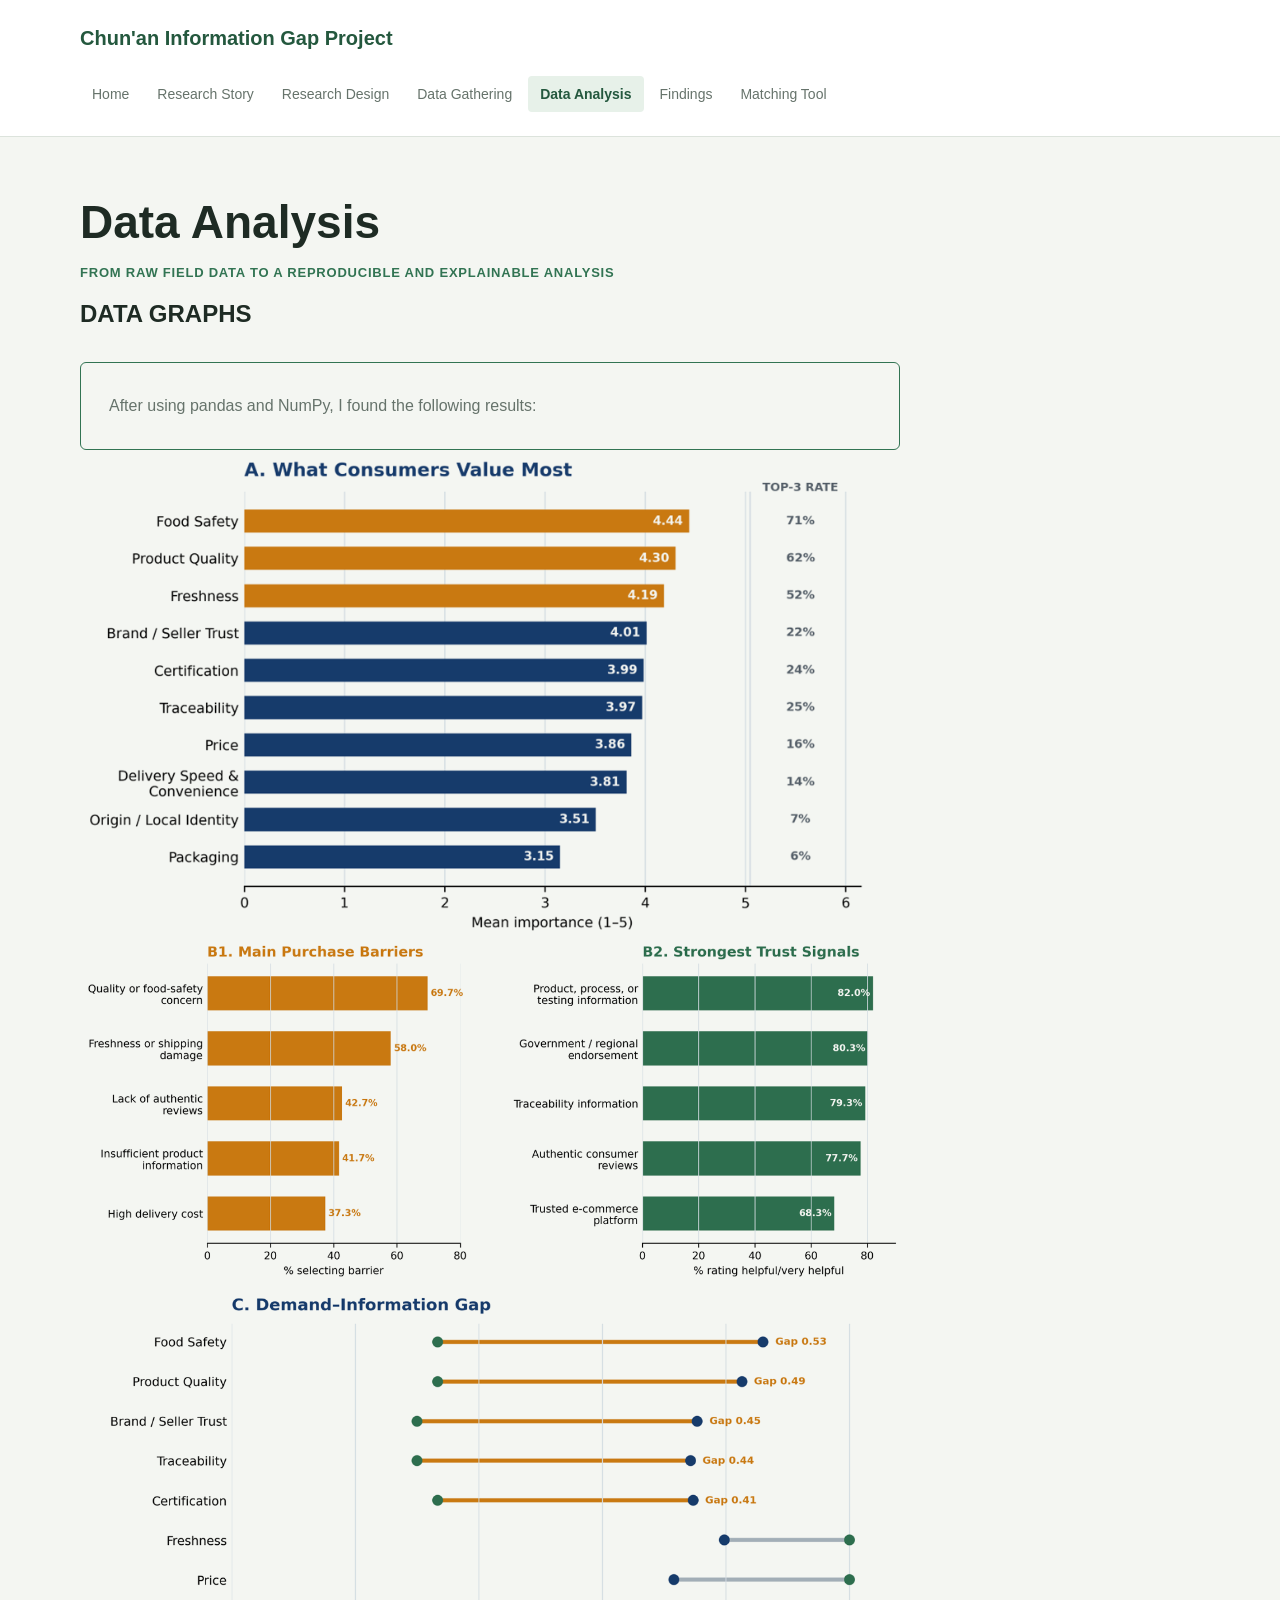
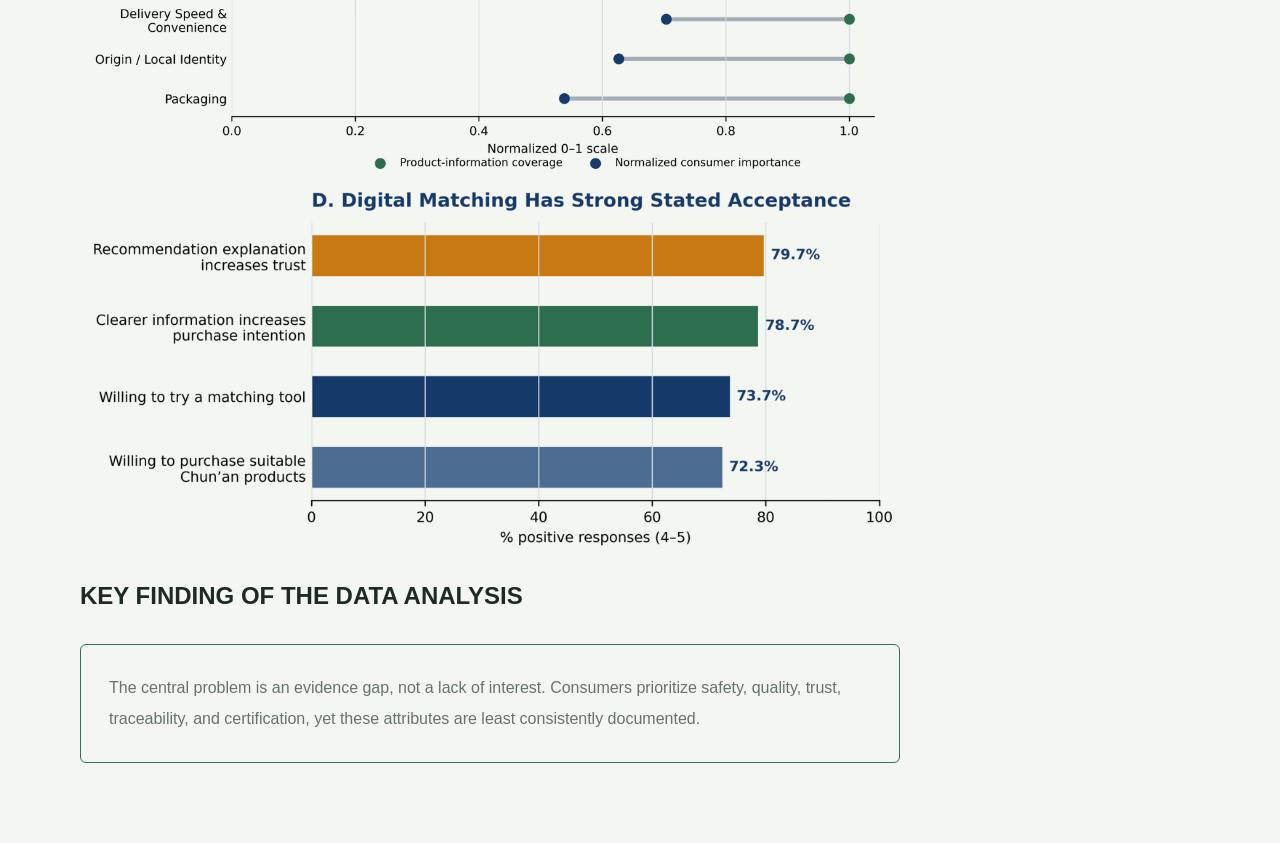
==== analysis.html @ 8a645ad5 "Add files via upload" ====
<!doctype html>
<html lang="en">
<head>
  <meta charset="utf-8">
  <meta name="viewport" content="width=device-width, initial-scale=1">
  <meta name="theme-color" content="#f4f6f2">
  <title>About Chun'an | Chun'an Information Gap Project</title>
  <link rel="stylesheet" href="site.css">
</head>
<body>
  <header class="site-header">
    <div class="header-inner">
      <div class="brand-row"><a class="brand" href="index.html">Chun'an Information Gap Project</a></div>
      <nav class="main-nav" aria-label="Main navigation">
        <nav class="main-nav" aria-label="Main navigation">
        <a href="index.html">Home</a>
        <a href="story.html">Research Story</a>
        <a href="design.html">Research Design</a>
        <a href="data.html">Data Gathering</a>
        <a href="analysis.html" aria-current="page">Data Analysis</a>
        <a href="findings.html">Findings</a>
        <a href="match.html">Matching Tool</a>
      </nav>
      </nav>
    </div>
  </header>
  <main class="page">
    <h1>Data Analysis</h1>
    <p class="eyebrow"><br/>From Raw Field Data to a Reproducible and Explainable Analysis</p>
    <h2>DATA GRAPHS</h2>
    <section class="content-card"><p>After using pandas and NumPy, I found the following results:</p></section>
    <img src="./images/Graph A clear.png" style="width:822px; float:middle">
    <img src="./images/Graph B clear.png" style="width:822px; float:middle">
    <img src="./images/Graph C clear.png" style="width:822px; float:middle">
    <img src="./images/Graph D clear.png" style="width:822px; float:middle">
    <h2>KEY FINDING OF THE DATA ANALYSIS</h2>
    <section class="content-card"><p>The central problem is an evidence gap, not a lack of interest. Consumers prioritize safety, quality, trust, traceability, and certification, yet these attributes are least consistently documented.</p></section>
</body>
</html>
---- site.css ----
:root {
  color-scheme: light;
  --paper: #f4f6f2;
  --surface: #ffffff;
  --ink: #1e2b24;
  --muted: #66736b;
  --line: #dce3dc;
  --accent: #327453;
  --accent-dark: #24583e;
  --accent-soft: #e7f1e9;
  font-family: "Microsoft YaHei UI", "Microsoft YaHei", Arial, sans-serif;
}

* { box-sizing: border-box; }
body { margin: 0; color: var(--ink); background: var(--paper); }
a { color: inherit; }
.site-header { background: var(--surface); border-bottom: 1px solid var(--line); }
.header-inner { width: min(1120px, calc(100% - 40px)); margin: 0 auto; }
.brand-row { display: flex; min-height: 76px; align-items: center; }
.brand { color: var(--accent-dark); font-size: 20px; font-weight: 700; text-decoration: none; }
.main-nav { display: flex; flex-wrap: wrap; gap: 4px; padding: 0 0 12px; }
.main-nav a { padding: 10px 12px; border-radius: 4px; color: var(--muted); font-size: 14px; text-decoration: none; }
.main-nav a:hover, .main-nav a:focus-visible { color: var(--accent-dark); background: var(--accent-soft); }
.main-nav a[aria-current="page"] { color: var(--accent-dark); background: var(--accent-soft); font-weight: 700; }
.main-nav a:focus-visible, .brand:focus-visible { outline: 3px solid #98c9a9; outline-offset: 2px; }
.page { width: min(1120px, calc(100% - 40px)); min-height: calc(100vh - 150px); margin: 0 auto; padding: 58px 0 80px; }
.eyebrow { margin: 0 0 10px; color: var(--accent); font-size: 13px; font-weight: 700; letter-spacing: .06em; text-transform: uppercase; }
h1 { margin: 0; font-size: clamp(30px, 5vw, 46px); line-height: 1.2; }
.intro { max-width: 720px; margin: 18px 0 0; color: var(--muted); font-size: 17px; line-height: 1.8; }
.content-card { max-width: 820px; margin-top: 34px; padding: 28px; background: var(--paper); border: 1px solid var(--accent); border-radius: 6px; }
.content-card p { margin: 0; color: var(--muted); font-size: 16px; line-height: 1.9; }
.site-footer { padding: 22px 20px; border-top: 1px solid var(--line); color: var(--muted); text-align: center; font-size: 13px; }

@media (max-width: 700px) {
  .header-inner, .page { width: min(100% - 28px, 560px); }
  .brand-row { min-height: 64px; }
  .main-nav { gap: 2px; padding-bottom: 10px; }
  .main-nav a { padding: 9px 8px; font-size: 13px; }
  .page { min-height: calc(100vh - 145px); padding: 40px 0 56px; }
  .content-card { padding: 20px; }
}
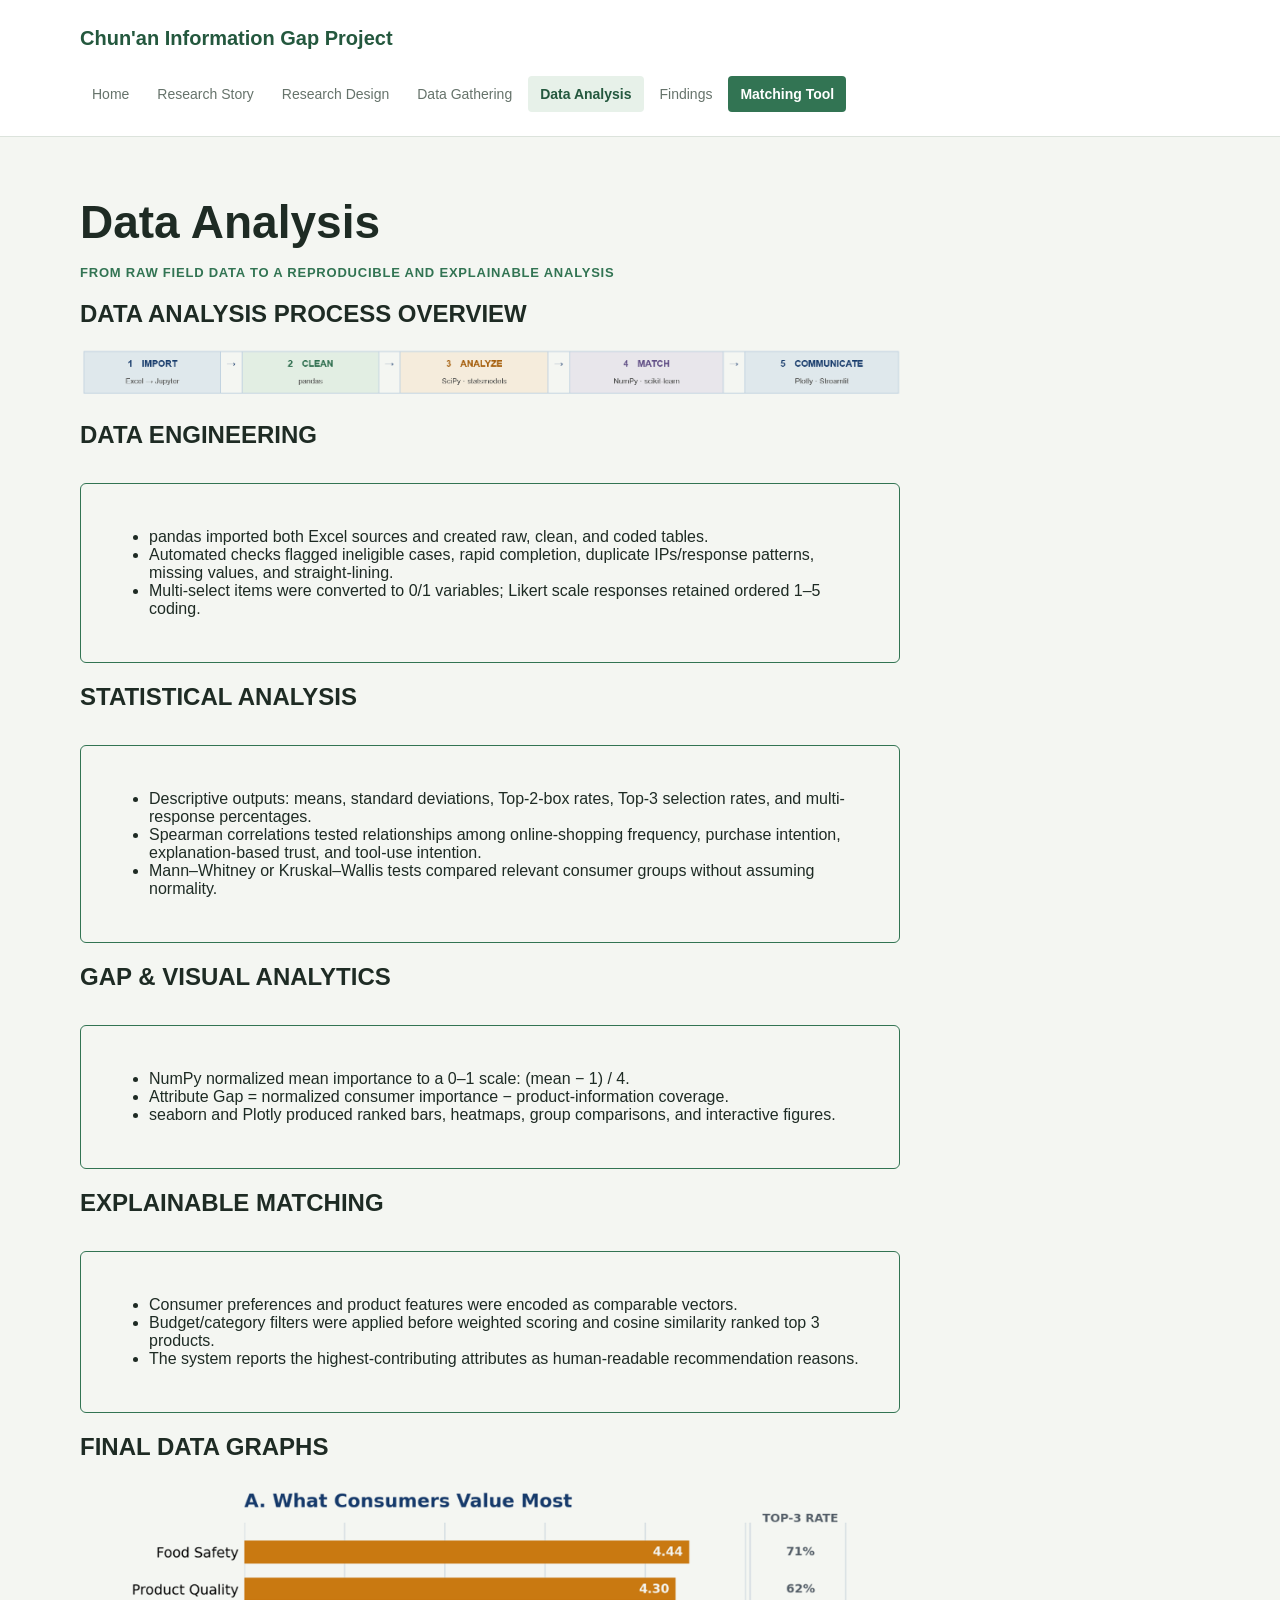
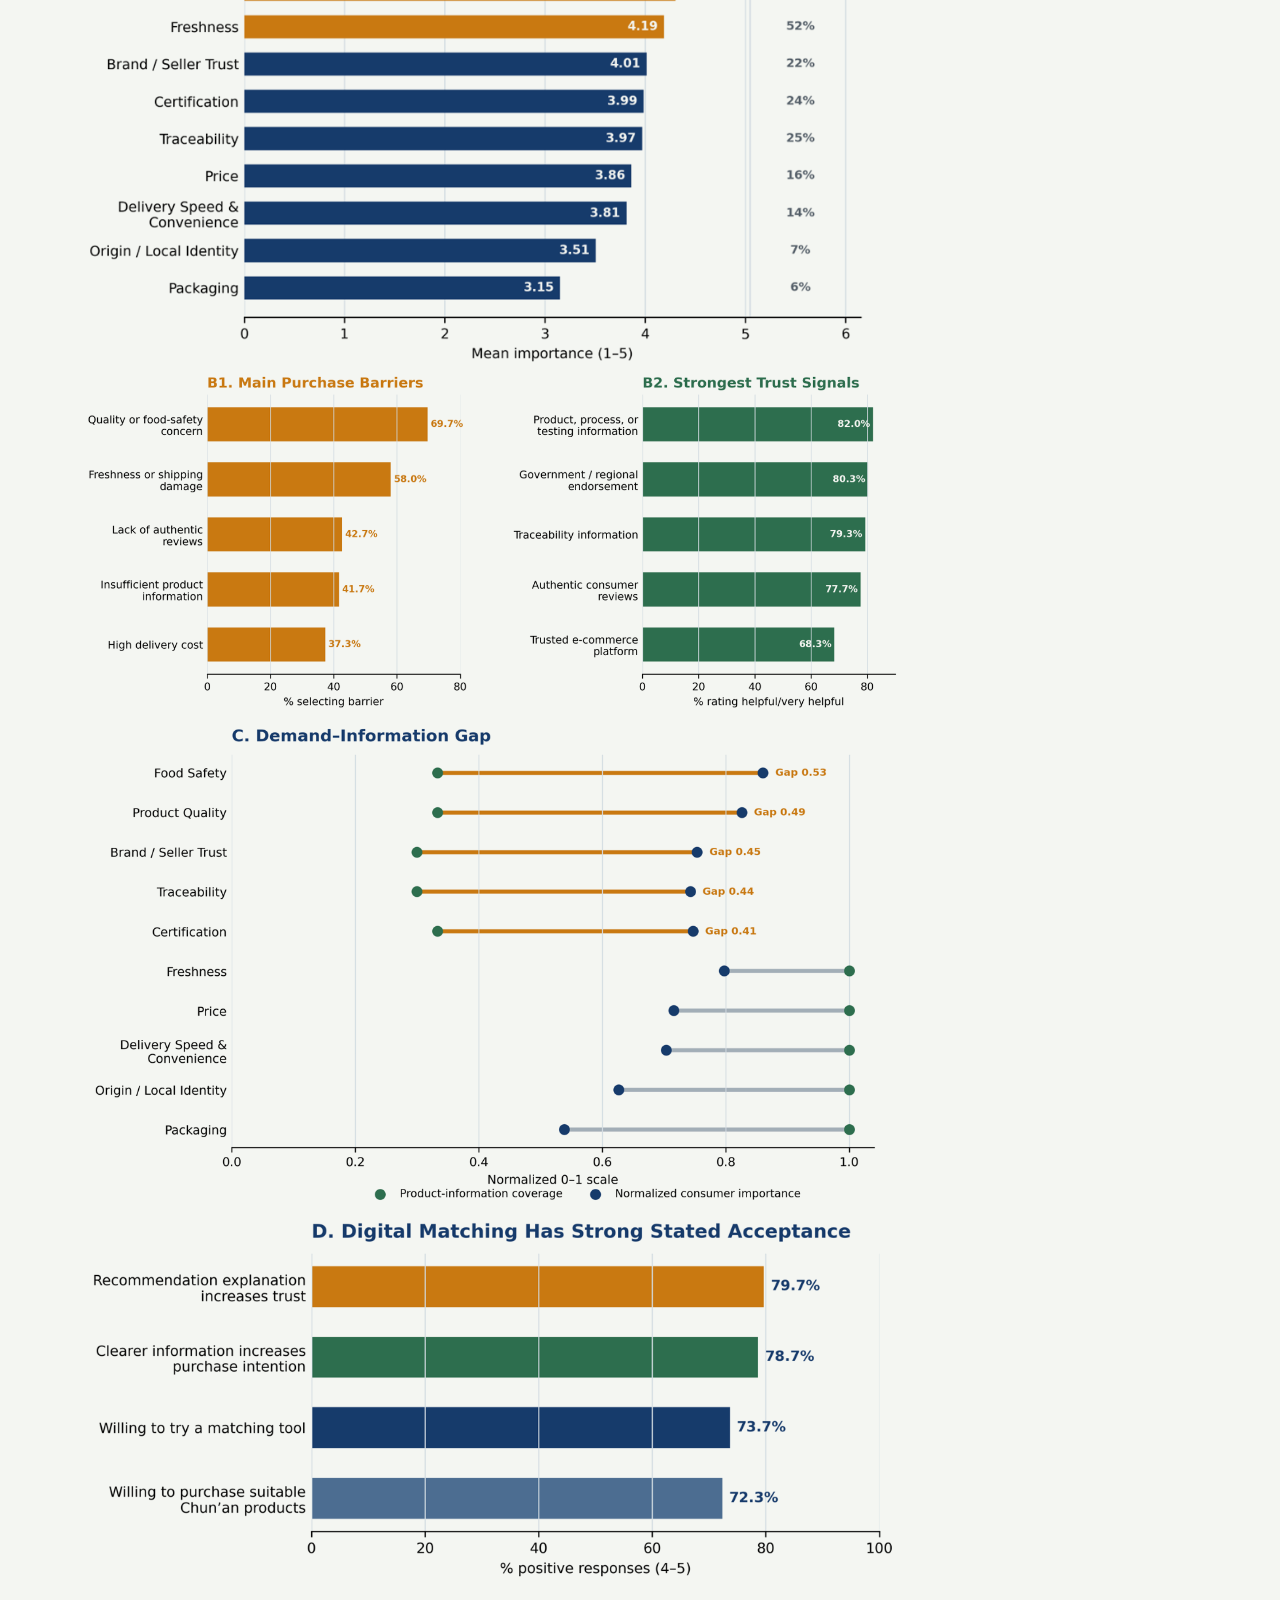
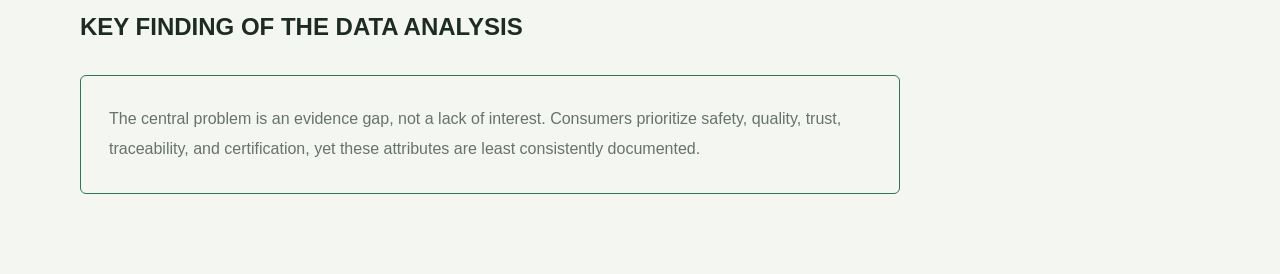
==== commit 66363128: "Major improvements" ====
--- a/analysis.html
+++ b/analysis.html
@@ -4,7 +4,7 @@
   <meta charset="utf-8">
   <meta name="viewport" content="width=device-width, initial-scale=1">
   <meta name="theme-color" content="#f4f6f2">
-  <title>About Chun'an | Chun'an Information Gap Project</title>
+  <title>Data Analysis | Chun'an Information Gap Project</title>
   <link rel="stylesheet" href="site.css">
 </head>
 <body>
@@ -27,12 +27,45 @@
   <main class="page">
     <h1>Data Analysis</h1>
     <p class="eyebrow"><br/>From Raw Field Data to a Reproducible and Explainable Analysis</p>
-    <h2>DATA GRAPHS</h2>
-    <section class="content-card"><p>After using pandas and NumPy, I found the following results:</p></section>
-    <img src="./images/Graph A clear.png" style="width:822px; float:middle">
-    <img src="./images/Graph B clear.png" style="width:822px; float:middle">
-    <img src="./images/Graph C clear.png" style="width:822px; float:middle">
-    <img src="./images/Graph D clear.png" style="width:822px; float:middle">
+    <h2>DATA ANALYSIS PROCESS OVERVIEW</h2>
+    <img src="./images/Analysis Steps.png" style="width:822px; float:middle">
+    <h2>DATA ENGINEERING</h2>
+    <section class="content-card">
+      <ul>
+        <li>pandas imported both Excel sources and created raw, clean, and coded tables.</li>
+        <li>Automated checks flagged ineligible cases, rapid completion, duplicate IPs/response patterns, missing values, and straight-lining.</li>
+        <li>Multi-select items were converted to 0/1 variables; Likert scale responses retained ordered 1–5 coding.</li>
+      </ul>
+    </section>
+    <h2>STATISTICAL ANALYSIS</h2>
+    <section class="content-card">
+      <ul>
+        <li>Descriptive outputs: means, standard deviations, Top-2-box rates, Top-3 selection rates, and multi-response percentages.</li>
+        <li>Spearman correlations tested relationships among online-shopping frequency, purchase intention, explanation-based trust, and tool-use intention.</li>
+        <li>Mann–Whitney or Kruskal–Wallis tests compared relevant consumer groups without assuming normality.</li>
+      </ul>
+    </section>
+    <h2>GAP & VISUAL ANALYTICS</h2>
+    <section class="content-card">
+      <ul>
+        <li>NumPy normalized mean importance to a 0–1 scale: (mean − 1) / 4.</li>
+        <li>Attribute Gap = normalized consumer importance − product-information coverage.</li>
+        <li>seaborn and Plotly produced ranked bars, heatmaps, group comparisons, and interactive figures.</li>
+      </ul>
+    </section>
+    <h2>EXPLAINABLE MATCHING</h2>
+    <section class="content-card">
+      <ul>
+        <li>Consumer preferences and product features were encoded as comparable vectors.</li>
+        <li>Budget/category filters were applied before weighted scoring and cosine similarity ranked top 3 products.</li>
+        <li>The system reports the highest-contributing attributes as human-readable recommendation reasons.</li>
+      </ul>
+    </section>
+    <h2>FINAL DATA GRAPHS</h2>
+    <img src="./images/Graph A.png" style="width:822px; float:middle">
+    <img src="./images/Graph B.png" style="width:822px; float:middle">
+    <img src="./images/Graph C.png" style="width:822px; float:middle">
+    <img src="./images/Graph D.png" style="width:822px; float:middle">
     <h2>KEY FINDING OF THE DATA ANALYSIS</h2>
     <section class="content-card"><p>The central problem is an evidence gap, not a lack of interest. Consumers prioritize safety, quality, trust, traceability, and certification, yet these attributes are least consistently documented.</p></section>
 </body>
--- a/site.css
+++ b/site.css
@@ -22,6 +22,8 @@
 .main-nav a { padding: 10px 12px; border-radius: 4px; color: var(--muted); font-size: 14px; text-decoration: none; }
 .main-nav a:hover, .main-nav a:focus-visible { color: var(--accent-dark); background: var(--accent-soft); }
 .main-nav a[aria-current="page"] { color: var(--accent-dark); background: var(--accent-soft); font-weight: 700; }
+.main-nav a[href="match.html"] { color: #fff; background: var(--accent); font-weight: 700; }
+.main-nav a[href="match.html"]:hover { background: var(--accent-dark); }
 .main-nav a:focus-visible, .brand:focus-visible { outline: 3px solid #98c9a9; outline-offset: 2px; }
 .page { width: min(1120px, calc(100% - 40px)); min-height: calc(100vh - 150px); margin: 0 auto; padding: 58px 0 80px; }
 .eyebrow { margin: 0 0 10px; color: var(--accent); font-size: 13px; font-weight: 700; letter-spacing: .06em; text-transform: uppercase; }
